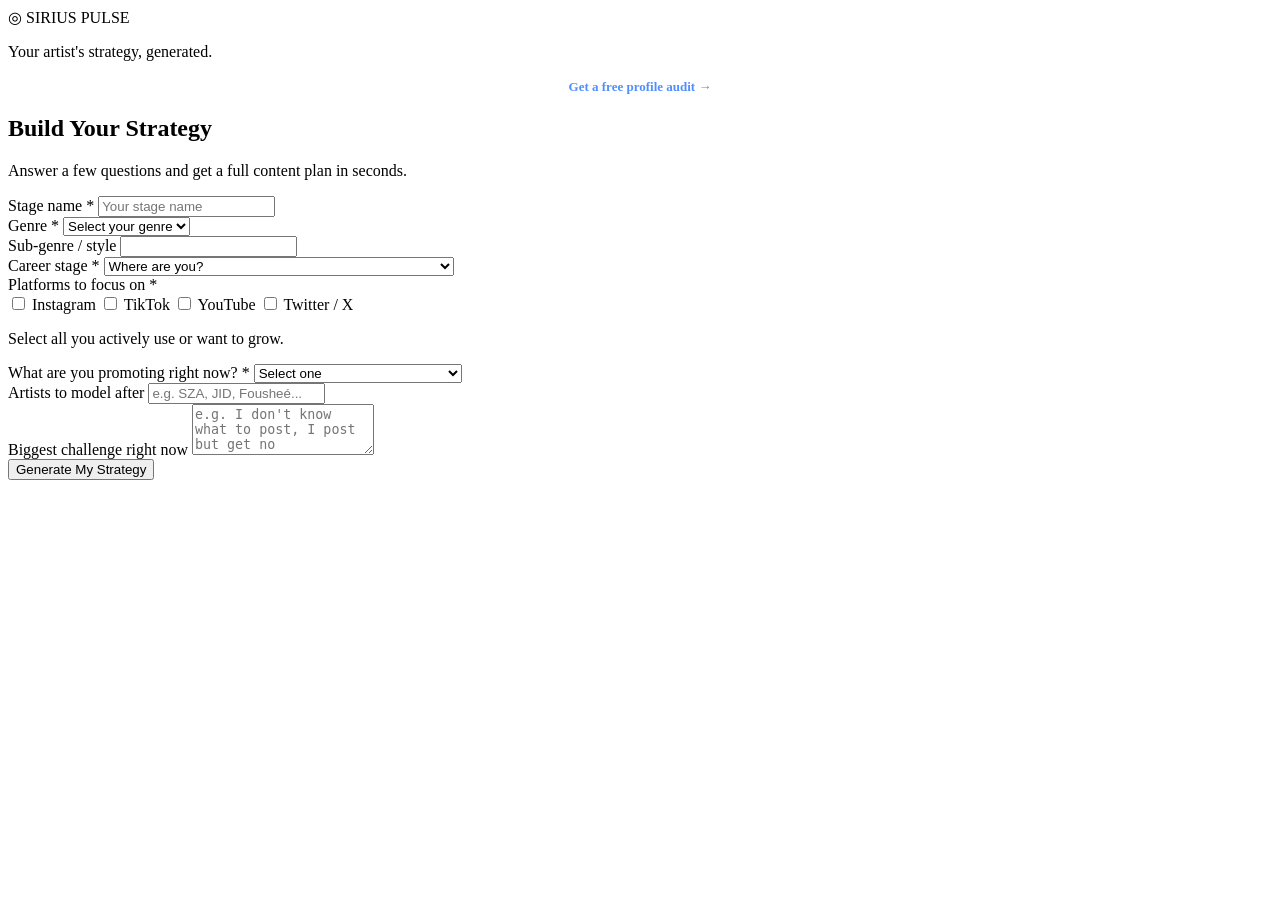
==== frontend/index.html @ 3e51cf17 "Add profile audit feature: screenshot upload, GPT-4o vision analysis, per-platform grades" ====
<!DOCTYPE html>
<html lang="en">
<head>
  <meta charset="UTF-8">
  <meta name="viewport" content="width=device-width, initial-scale=1.0">
  <title>Sirius Pulse</title>
  <link rel="preconnect" href="https://fonts.googleapis.com">
  <link href="https://fonts.googleapis.com/css2?family=Inter:wght@400;500;600;700;800&display=swap" rel="stylesheet">
  <link rel="stylesheet" href="/static/style.css">
</head>
<body>
  <div class="container">
    <!-- Header -->
    <header>
      <div class="logo">
        <span class="logo-icon">◎</span>
        <span class="logo-name">SIRIUS PULSE</span>
      </div>
      <p class="tagline">Your artist's strategy, generated.</p>
      <p style="text-align:center;margin-top:12px"><a href="/audit" style="color:#4F8EFF;font-size:13px;font-weight:600;text-decoration:none">Get a free profile audit →</a></p>
    </header>

    <!-- Intake Form -->
    <section id="form-section">
      <div class="card">
        <h2>Build Your Strategy</h2>
        <p class="subtitle">Answer a few questions and get a full content plan in seconds.</p>

        <form id="strategy-form">
          <!-- Stage Name -->
          <div class="field">
            <label for="stage_name">Stage name *</label>
            <input type="text" id="stage_name" name="stage_name" placeholder="Your stage name" required>
          </div>

          <!-- Genre -->
          <div class="field">
            <label for="genre">Genre *</label>
            <select id="genre" name="genre" required>
              <option value="" disabled selected>Select your genre</option>
              <option value="R&B">R&B</option>
              <option value="Hip-Hop">Hip-Hop</option>
              <option value="Pop">Pop</option>
              <option value="Afrobeats">Afrobeats</option>
              <option value="Other">Other</option>
            </select>
          </div>

          <!-- Sub-genre -->
          <div class="field">
            <label for="subgenre">Sub-genre / style</label>
            <input type="text" id="subgenre" name="subgenre" placeholder="">
          </div>

          <!-- Career Stage -->
          <div class="field">
            <label for="career_stage">Career stage *</label>
            <select id="career_stage" name="career_stage" required>
              <option value="" disabled selected>Where are you?</option>
              <option value="Just starting">Just starting — building my foundation</option>
              <option value="Some traction">Some traction — I have a small but loyal following</option>
              <option value="Ready to scale">Ready to scale — I'm consistent and ready to go bigger</option>
            </select>
          </div>

          <!-- Platforms -->
          <div class="field">
            <label>Platforms to focus on *</label>
            <div class="checkbox-group">
              <label class="checkbox-label">
                <input type="checkbox" name="platforms" value="instagram"> Instagram
              </label>
              <label class="checkbox-label">
                <input type="checkbox" name="platforms" value="tiktok"> TikTok
              </label>
              <label class="checkbox-label">
                <input type="checkbox" name="platforms" value="youtube"> YouTube
              </label>
              <label class="checkbox-label">
                <input type="checkbox" name="platforms" value="twitter"> Twitter / X
              </label>
            </div>
            <p class="field-hint">Select all you actively use or want to grow.</p>
          </div>

          <!-- Currently Promoting -->
          <div class="field">
            <label for="promoting">What are you promoting right now? *</label>
            <select id="promoting" name="promoting" required>
              <option value="" disabled selected>Select one</option>
              <option value="Single">New single</option>
              <option value="Album">Album / EP</option>
              <option value="Tour">Tour / Show</option>
              <option value="Brand deal">Brand deal / Partnership</option>
              <option value="Nothing specific">Nothing specific — just building</option>
            </select>
          </div>

          <!-- Model Artists -->
          <div class="field">
            <label for="model_artists">Artists to model after</label>
            <input type="text" id="model_artists" name="model_artists" placeholder="e.g. SZA, JID, Fousheé...">
          </div>

          <!-- Challenge -->
          <div class="field">
            <label for="challenge">Biggest challenge right now</label>
            <textarea id="challenge" name="challenge" rows="3" placeholder="e.g. I don't know what to post, I post but get no engagement..."></textarea>
          </div>

          <button type="submit" id="submit-btn">
            <span class="btn-text">Generate My Strategy</span>
            <span class="btn-loader" hidden>Generating...</span>
          </button>
        </form>
      </div>
    </section>

    <!-- Loading State -->
    <section id="loading-section" hidden>
      <div class="card loading-card">
        <div class="pulse-ring">
          <div class="pulse-dot"></div>
        </div>
        <h2>Building your strategy...</h2>
        <p>Analyzing your profile and crafting a personalized plan.</p>
      </div>
    </section>

    <!-- Plan Display -->
    <section id="plan-section" hidden>
      <div class="plan-header">
        <div>
          <h2 id="plan-artist-name">Calvin Ross</h2>
          <p>Your Sirius Pulse Strategy</p>
        </div>
        <button id="download-btn" class="btn-secondary">
          <span>↓ Download PDF</span>
        </button>
      </div>

      <div id="plan-content" class="plan-content"></div>
    </section>
  </div>

  <script src="/static/app.js"></script>
</body>
</html>
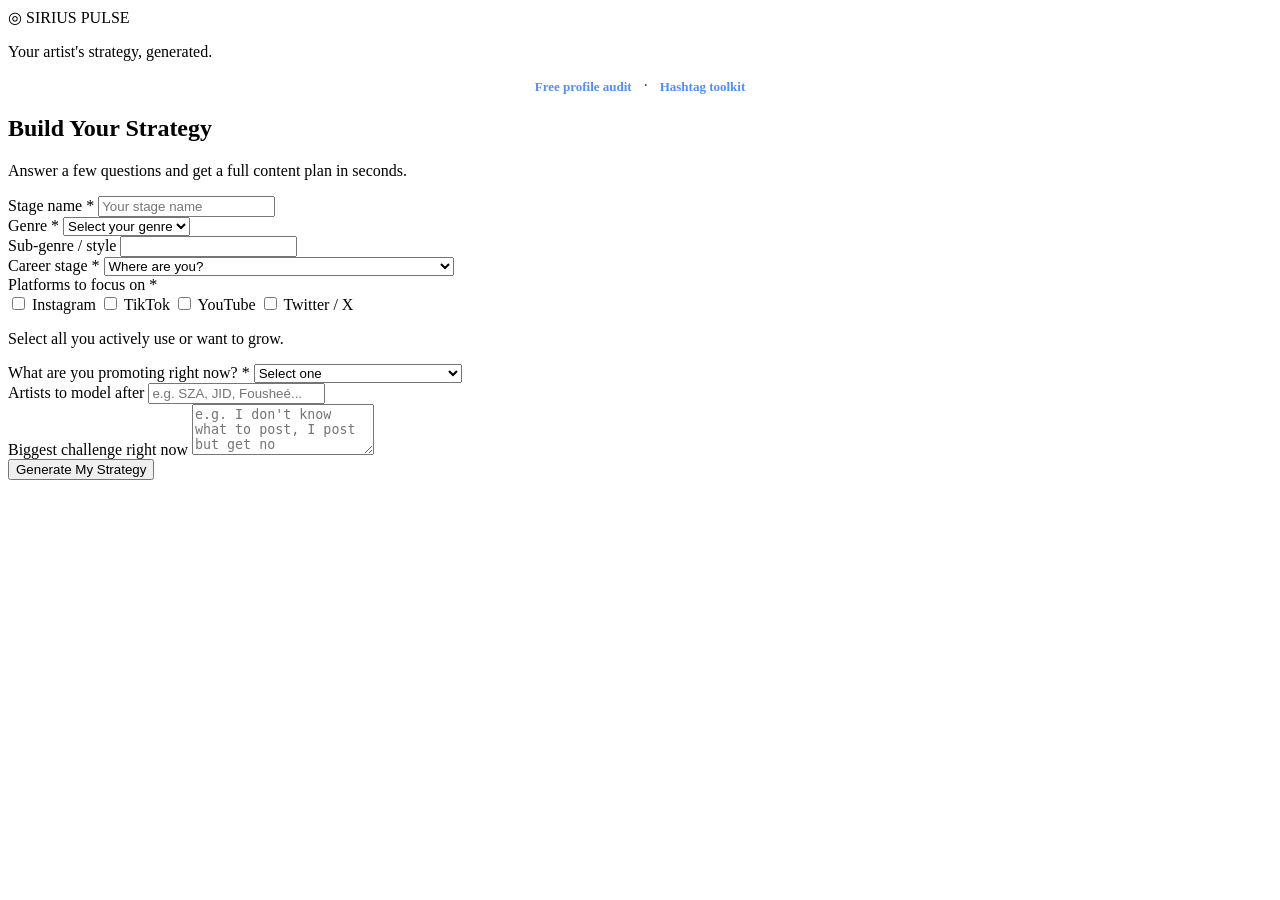
==== commit c0c1282c: "Add hashtag toolkit: per-platform categorized hashtags, copy-on-tap" ====
--- a/frontend/index.html
+++ b/frontend/index.html
@@ -17,7 +17,11 @@
         <span class="logo-name">SIRIUS PULSE</span>
       </div>
       <p class="tagline">Your artist's strategy, generated.</p>
-      <p style="text-align:center;margin-top:12px"><a href="/audit" style="color:#4F8EFF;font-size:13px;font-weight:600;text-decoration:none">Get a free profile audit →</a></p>
+      <p style="text-align:center;margin-top:12px">
+        <a href="/audit" style="color:#4F8EFF;font-size:13px;font-weight:600;text-decoration:none">Free profile audit</a>
+        <span style="color:#374151;margin:0 8px">·</span>
+        <a href="/hashtags" style="color:#4F8EFF;font-size:13px;font-weight:600;text-decoration:none">Hashtag toolkit</a>
+      </p>
     </header>
 
     <!-- Intake Form -->
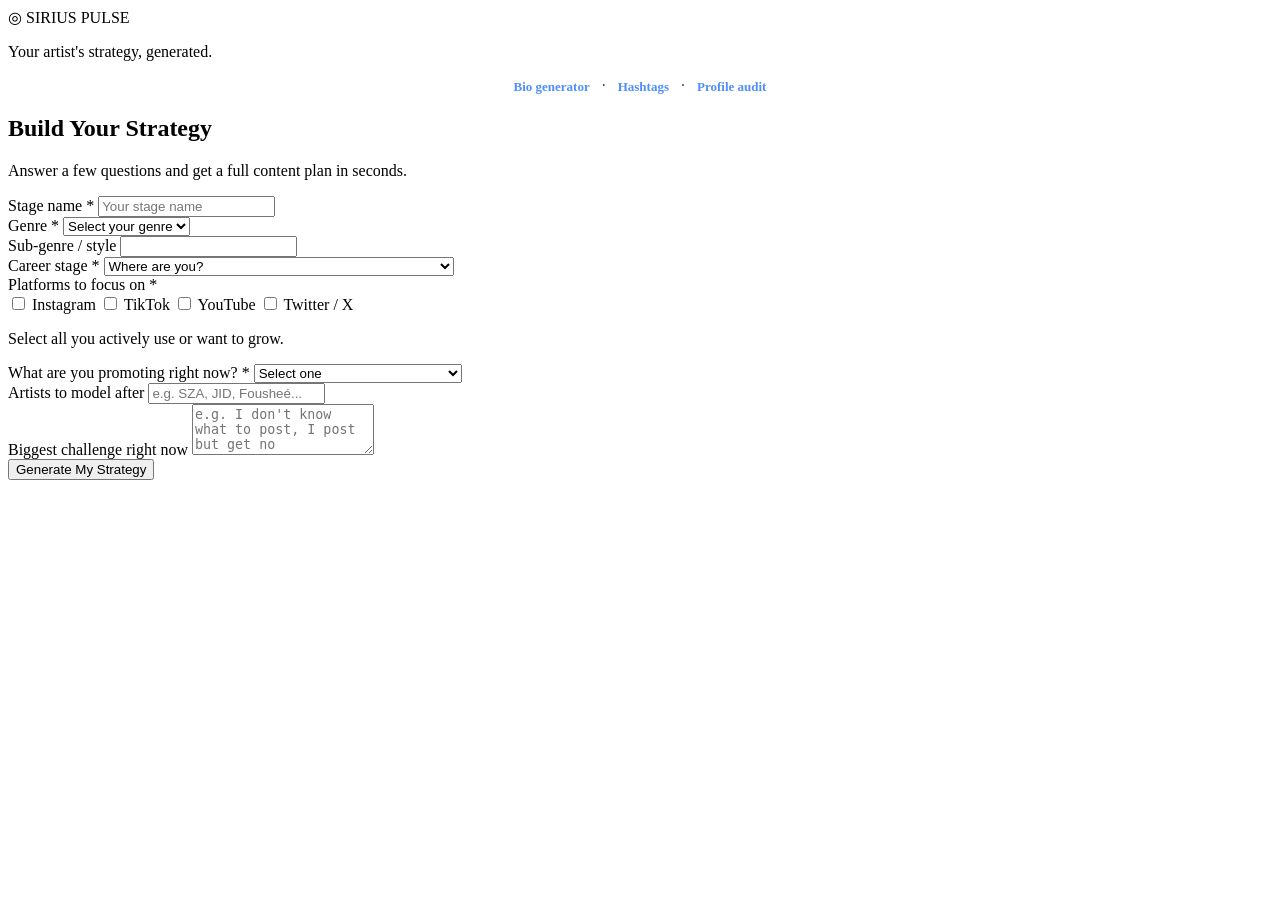
==== commit 58cb8a7d: "Add artist bio generator: Instagram/TikTok/EPK bios, char count, 3 variants" ====
--- a/frontend/index.html
+++ b/frontend/index.html
@@ -18,9 +18,11 @@
       </div>
       <p class="tagline">Your artist's strategy, generated.</p>
       <p style="text-align:center;margin-top:12px">
-        <a href="/audit" style="color:#4F8EFF;font-size:13px;font-weight:600;text-decoration:none">Free profile audit</a>
+        <a href="/bio" style="color:#4F8EFF;font-size:13px;font-weight:600;text-decoration:none">Bio generator</a>
         <span style="color:#374151;margin:0 8px">·</span>
-        <a href="/hashtags" style="color:#4F8EFF;font-size:13px;font-weight:600;text-decoration:none">Hashtag toolkit</a>
+        <a href="/hashtags" style="color:#4F8EFF;font-size:13px;font-weight:600;text-decoration:none">Hashtags</a>
+        <span style="color:#374151;margin:0 8px">·</span>
+        <a href="/audit" style="color:#4F8EFF;font-size:13px;font-weight:600;text-decoration:none">Profile audit</a>
       </p>
     </header>
 
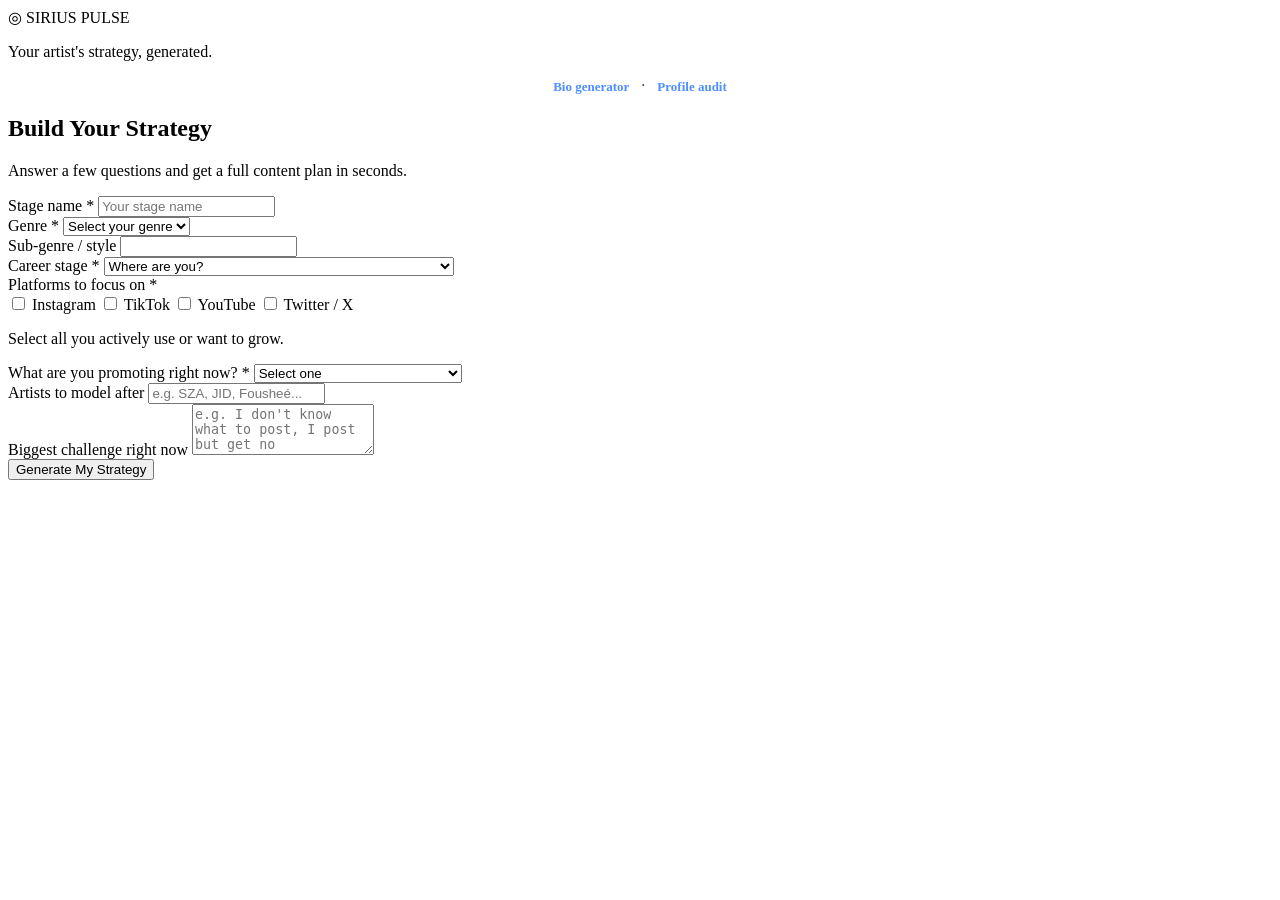
==== commit 5703ecc5: "Remove hashtag toolkit" ====
--- a/frontend/index.html
+++ b/frontend/index.html
@@ -19,8 +19,6 @@
       <p class="tagline">Your artist's strategy, generated.</p>
       <p style="text-align:center;margin-top:12px">
         <a href="/bio" style="color:#4F8EFF;font-size:13px;font-weight:600;text-decoration:none">Bio generator</a>
-        <span style="color:#374151;margin:0 8px">·</span>
-        <a href="/hashtags" style="color:#4F8EFF;font-size:13px;font-weight:600;text-decoration:none">Hashtags</a>
         <span style="color:#374151;margin:0 8px">·</span>
         <a href="/audit" style="color:#4F8EFF;font-size:13px;font-weight:600;text-decoration:none">Profile audit</a>
       </p>
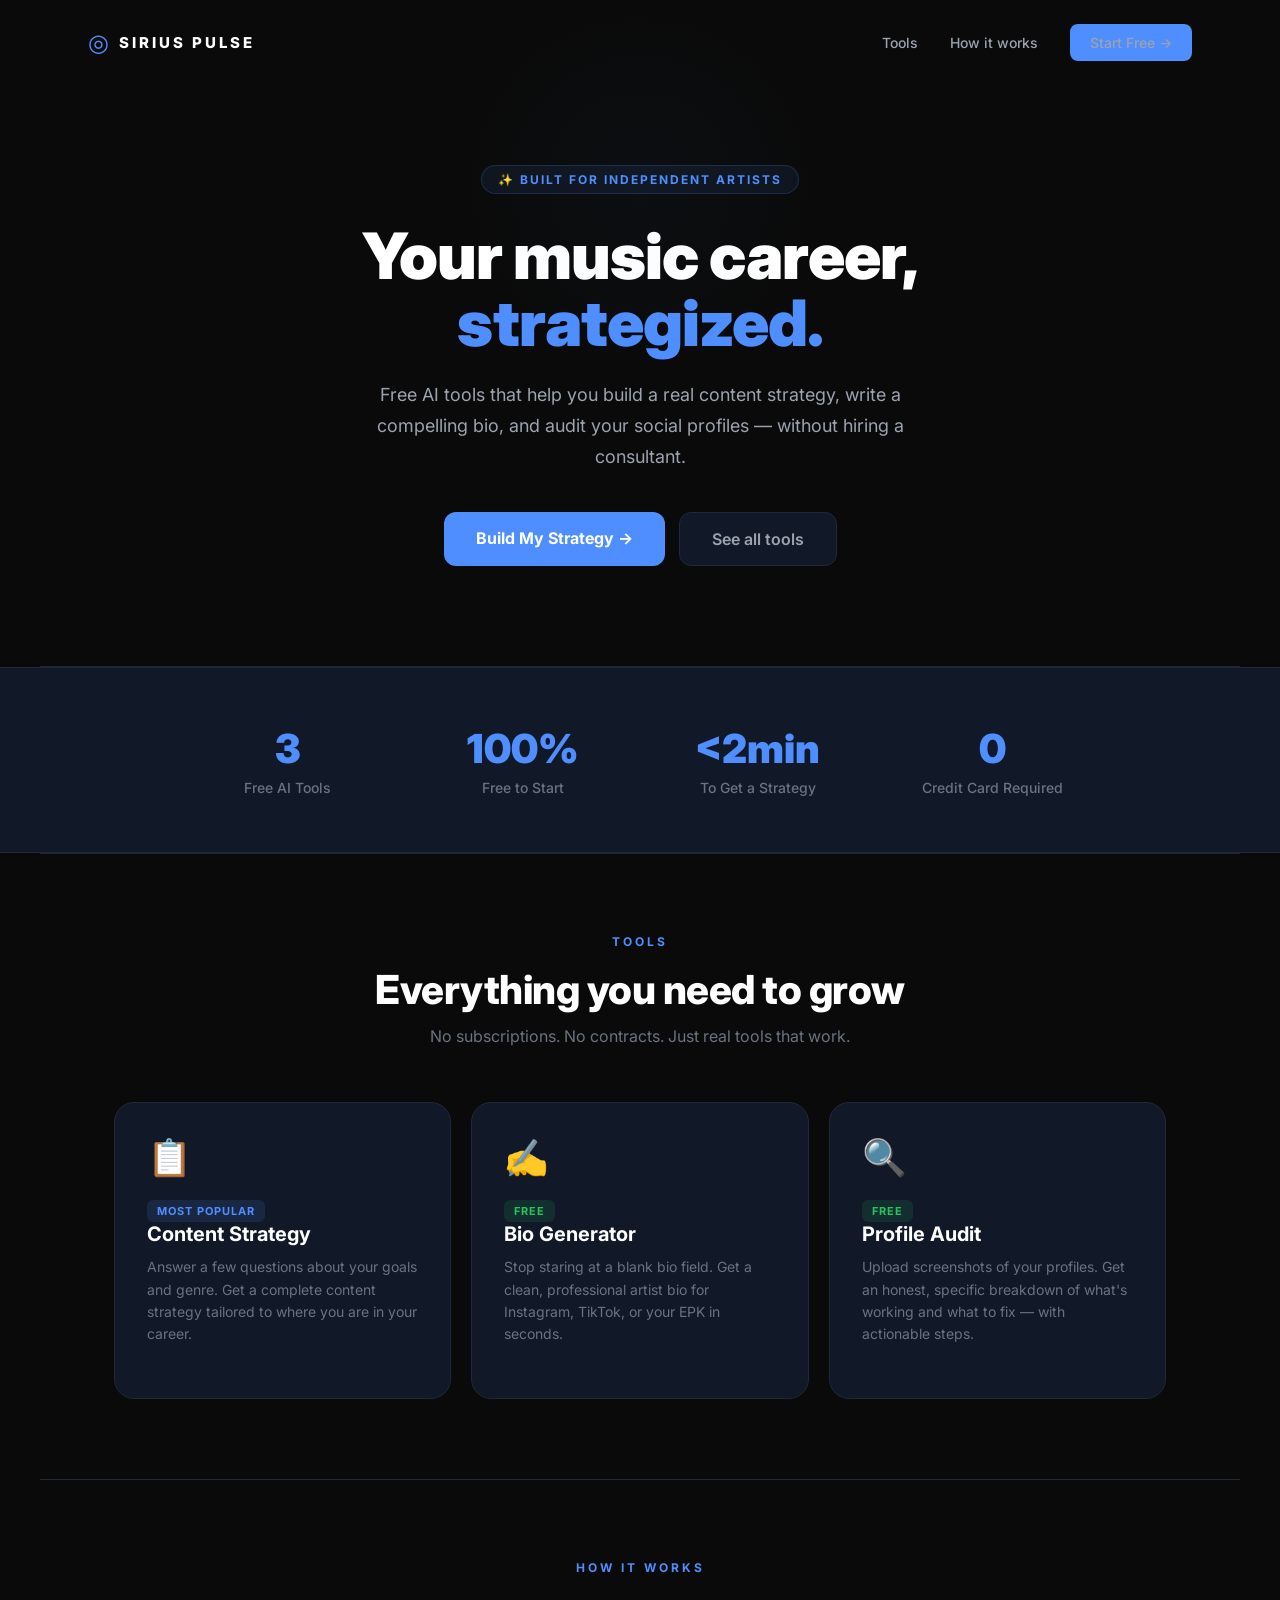
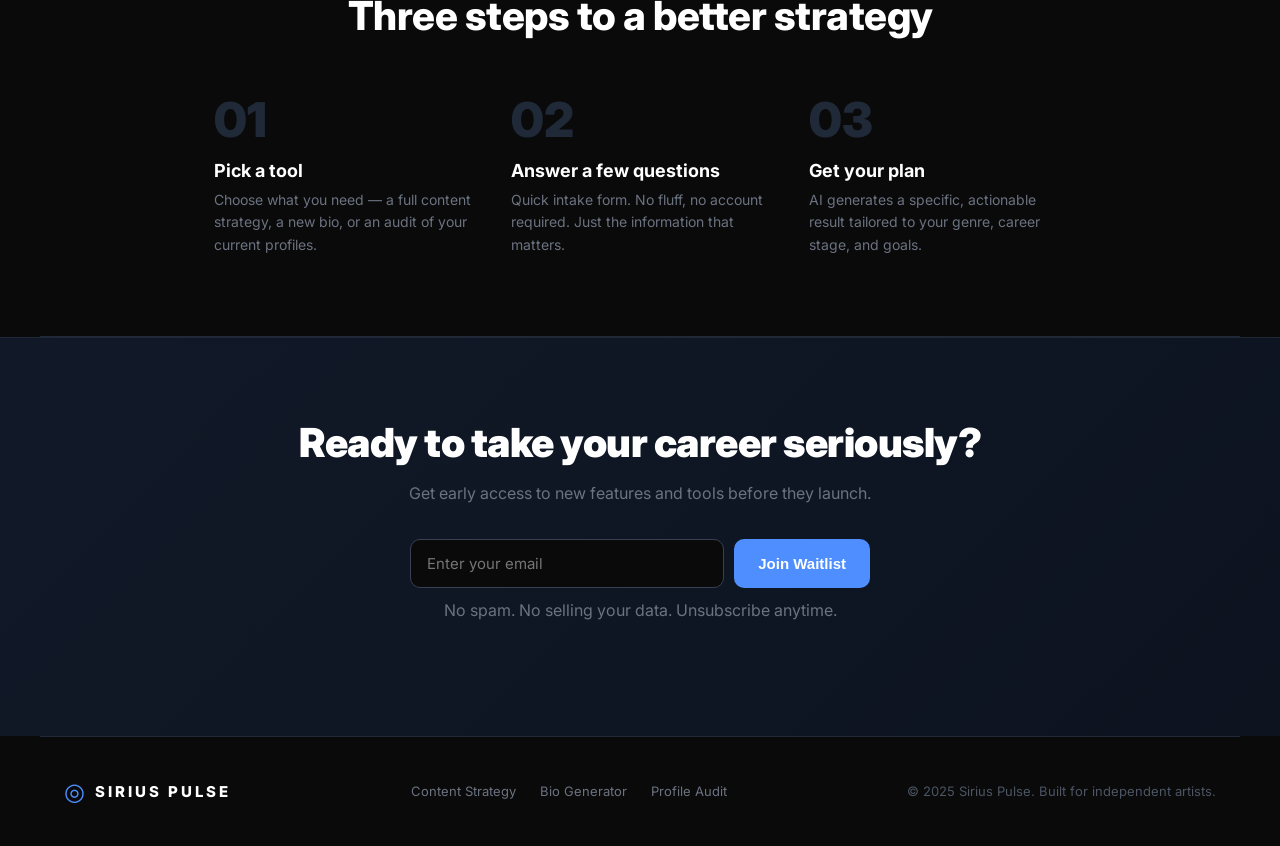
==== commit 4f35ab6b: "Add landing page: hero, tools overview, stats, email waitlist capture" ====
--- a/frontend/index.html
+++ b/frontend/index.html
@@ -3,150 +3,399 @@
 <head>
   <meta charset="UTF-8">
   <meta name="viewport" content="width=device-width, initial-scale=1.0">
-  <title>Sirius Pulse</title>
+  <title>Sirius Pulse — Strategy Tools for Independent Artists</title>
+  <meta name="description" content="Free AI-powered tools to help independent artists build their strategy, write bios, and audit their social profiles.">
   <link rel="preconnect" href="https://fonts.googleapis.com">
-  <link href="https://fonts.googleapis.com/css2?family=Inter:wght@400;500;600;700;800&display=swap" rel="stylesheet">
+  <link href="https://fonts.googleapis.com/css2?family=Inter:wght@400;500;600;700;800;900&display=swap" rel="stylesheet">
   <link rel="stylesheet" href="/static/style.css">
+  <style>
+    * { box-sizing: border-box; margin: 0; padding: 0; }
+
+    body {
+      background: #0A0A0A;
+      color: #fff;
+      font-family: 'Inter', sans-serif;
+      min-height: 100vh;
+      overflow-x: hidden;
+    }
+
+    /* Nav */
+    nav {
+      display: flex;
+      align-items: center;
+      justify-content: space-between;
+      padding: 24px 48px;
+      max-width: 1200px;
+      margin: 0 auto;
+    }
+    .logo { display: flex; align-items: center; gap: 10px; text-decoration: none; }
+    .logo-icon { font-size: 24px; color: #4F8EFF; }
+    .logo-name { font-size: 15px; font-weight: 800; letter-spacing: 3px; color: #fff; }
+    .nav-links { display: flex; gap: 32px; align-items: center; }
+    .nav-links a { color: #9CA3AF; font-size: 14px; font-weight: 500; text-decoration: none; transition: color 0.2s; }
+    .nav-links a:hover { color: #fff; }
+    .nav-cta {
+      background: #4F8EFF; color: #fff; border-radius: 8px;
+      padding: 10px 20px; font-size: 14px; font-weight: 700;
+      text-decoration: none; transition: background 0.2s;
+    }
+    .nav-cta:hover { background: #3B7BF5; }
+
+    /* Hero */
+    .hero {
+      text-align: center;
+      padding: 80px 24px 100px;
+      max-width: 760px;
+      margin: 0 auto;
+      position: relative;
+    }
+    .hero-badge {
+      display: inline-block;
+      background: #4F8EFF15;
+      border: 1px solid #4F8EFF30;
+      color: #4F8EFF;
+      font-size: 12px;
+      font-weight: 700;
+      letter-spacing: 2px;
+      text-transform: uppercase;
+      padding: 6px 16px;
+      border-radius: 20px;
+      margin-bottom: 28px;
+    }
+    .hero h1 {
+      font-size: clamp(40px, 7vw, 64px);
+      font-weight: 900;
+      line-height: 1.05;
+      margin-bottom: 24px;
+      letter-spacing: -1px;
+    }
+    .hero h1 .highlight { color: #4F8EFF; }
+    .hero p {
+      font-size: 18px;
+      color: #9CA3AF;
+      line-height: 1.7;
+      margin-bottom: 40px;
+      max-width: 560px;
+      margin-left: auto;
+      margin-right: auto;
+    }
+    .hero-actions { display: flex; gap: 14px; justify-content: center; flex-wrap: wrap; }
+    .btn-primary {
+      background: #4F8EFF; color: #fff; border-radius: 12px;
+      padding: 16px 32px; font-size: 16px; font-weight: 700;
+      text-decoration: none; transition: background 0.2s; display: inline-block;
+    }
+    .btn-primary:hover { background: #3B7BF5; }
+    .btn-secondary {
+      background: #111827; border: 1px solid #1F2937; color: #9CA3AF;
+      border-radius: 12px; padding: 16px 32px; font-size: 16px; font-weight: 600;
+      text-decoration: none; transition: all 0.2s; display: inline-block;
+    }
+    .btn-secondary:hover { border-color: #374151; color: #fff; }
+
+    /* Floating glow */
+    .glow {
+      position: absolute;
+      width: 400px; height: 400px;
+      background: radial-gradient(circle, #4F8EFF08 0%, transparent 70%);
+      top: -100px; left: 50%; transform: translateX(-50%);
+      pointer-events: none;
+    }
+
+    /* Divider */
+    .divider { max-width: 1200px; margin: 0 auto; height: 1px; background: #1F2937; }
+
+    /* Tools Section */
+    .tools-section { max-width: 1100px; margin: 0 auto; padding: 80px 24px; }
+    .section-label {
+      text-align: center; font-size: 12px; font-weight: 700;
+      letter-spacing: 3px; text-transform: uppercase;
+      color: #4F8EFF; margin-bottom: 16px;
+    }
+    .section-title {
+      text-align: center; font-size: clamp(28px, 4vw, 40px);
+      font-weight: 800; margin-bottom: 12px; letter-spacing: -0.5px;
+    }
+    .section-sub {
+      text-align: center; color: #6B7280; font-size: 16px;
+      margin-bottom: 56px;
+    }
+    .tools-grid {
+      display: grid;
+      grid-template-columns: repeat(auto-fit, minmax(300px, 1fr));
+      gap: 20px;
+    }
+    .tool-card {
+      background: #111827; border: 1px solid #1F2937;
+      border-radius: 20px; padding: 32px;
+      transition: all 0.2s; text-decoration: none; color: inherit;
+      display: block;
+    }
+    .tool-card:hover { border-color: #4F8EFF40; transform: translateY(-2px); }
+    .tool-icon { font-size: 36px; margin-bottom: 20px; }
+    .tool-card h3 { font-size: 20px; font-weight: 700; margin-bottom: 10px; }
+    .tool-card p { color: #6B7280; font-size: 14px; line-height: 1.6; margin-bottom: 20px; }
+    .tool-tag {
+      display: inline-block; font-size: 11px; font-weight: 700;
+      letter-spacing: 1px; text-transform: uppercase;
+      padding: 4px 10px; border-radius: 6px;
+    }
+    .tag-free { background: #22C55E20; color: #22C55E; }
+    .tag-popular { background: #4F8EFF20; color: #4F8EFF; }
+    .tag-beta { background: #F59E0B20; color: #F59E0B; }
+
+    /* Social proof / stats */
+    .stats-section {
+      background: #111827;
+      border-top: 1px solid #1F2937;
+      border-bottom: 1px solid #1F2937;
+      padding: 56px 24px;
+    }
+    .stats-grid {
+      display: grid;
+      grid-template-columns: repeat(auto-fit, minmax(180px, 1fr));
+      gap: 40px;
+      max-width: 900px;
+      margin: 0 auto;
+      text-align: center;
+    }
+    .stat-number { font-size: 40px; font-weight: 900; color: #4F8EFF; margin-bottom: 6px; }
+    .stat-label { color: #6B7280; font-size: 14px; font-weight: 500; }
+
+    /* How it works */
+    .how-section { max-width: 900px; margin: 0 auto; padding: 80px 24px; text-align: center; }
+    .how-steps {
+      display: grid;
+      grid-template-columns: repeat(auto-fit, minmax(220px, 1fr));
+      gap: 40px;
+      margin-top: 56px;
+      text-align: left;
+    }
+    .how-step-num {
+      font-size: 48px; font-weight: 900; color: #1F2937;
+      line-height: 1; margin-bottom: 16px;
+    }
+    .how-step h3 { font-size: 18px; font-weight: 700; margin-bottom: 8px; }
+    .how-step p { color: #6B7280; font-size: 14px; line-height: 1.6; }
+
+    /* CTA Section */
+    .cta-section {
+      background: linear-gradient(135deg, #111827 0%, #0d1420 100%);
+      border-top: 1px solid #1F2937;
+      padding: 80px 24px;
+      text-align: center;
+    }
+    .cta-section h2 {
+      font-size: clamp(28px, 4vw, 40px); font-weight: 900;
+      margin-bottom: 16px; letter-spacing: -0.5px;
+    }
+    .cta-section p { color: #6B7280; font-size: 16px; margin-bottom: 36px; }
+    .email-form { display: flex; gap: 10px; max-width: 460px; margin: 0 auto; flex-wrap: wrap; justify-content: center; }
+    .email-form input {
+      flex: 1; min-width: 240px; background: #0A0A0A; border: 1px solid #374151;
+      border-radius: 10px; color: #fff; font-size: 15px; font-family: 'Inter', sans-serif;
+      padding: 14px 16px; outline: none; transition: border-color 0.2s;
+    }
+    .email-form input:focus { border-color: #4F8EFF; }
+    .email-form button {
+      background: #4F8EFF; color: #fff; border: none; border-radius: 10px;
+      padding: 14px 24px; font-size: 15px; font-weight: 700;
+      cursor: pointer; transition: background 0.2s; white-space: nowrap;
+    }
+    .email-form button:hover { background: #3B7BF5; }
+    .email-note { font-size: 12px; color: #4B5563; margin-top: 12px; }
+    .email-success { color: #22C55E; font-size: 15px; font-weight: 600; display: none; margin-top: 16px; }
+    .email-success.show { display: block; }
+
+    /* Footer */
+    footer {
+      max-width: 1200px; margin: 0 auto;
+      padding: 40px 24px;
+      display: flex; align-items: center; justify-content: space-between;
+      flex-wrap: wrap; gap: 16px;
+    }
+    footer p { color: #4B5563; font-size: 13px; }
+    footer a { color: #6B7280; font-size: 13px; text-decoration: none; }
+    footer a:hover { color: #9CA3AF; }
+    .footer-links { display: flex; gap: 24px; }
+
+    @media (max-width: 768px) {
+      nav { padding: 20px 24px; }
+      .nav-links { gap: 16px; }
+      .hero { padding: 60px 20px 80px; }
+      .hero h1 { font-size: 38px; }
+      .tools-section { padding: 60px 20px; }
+      footer { flex-direction: column; text-align: center; }
+    }
+  </style>
 </head>
 <body>
-  <div class="container">
-    <!-- Header -->
-    <header>
-      <div class="logo">
-        <span class="logo-icon">◎</span>
-        <span class="logo-name">SIRIUS PULSE</span>
-      </div>
-      <p class="tagline">Your artist's strategy, generated.</p>
-      <p style="text-align:center;margin-top:12px">
-        <a href="/bio" style="color:#4F8EFF;font-size:13px;font-weight:600;text-decoration:none">Bio generator</a>
-        <span style="color:#374151;margin:0 8px">·</span>
-        <a href="/audit" style="color:#4F8EFF;font-size:13px;font-weight:600;text-decoration:none">Profile audit</a>
-      </p>
-    </header>
-
-    <!-- Intake Form -->
-    <section id="form-section">
-      <div class="card">
-        <h2>Build Your Strategy</h2>
-        <p class="subtitle">Answer a few questions and get a full content plan in seconds.</p>
-
-        <form id="strategy-form">
-          <!-- Stage Name -->
-          <div class="field">
-            <label for="stage_name">Stage name *</label>
-            <input type="text" id="stage_name" name="stage_name" placeholder="Your stage name" required>
-          </div>
-
-          <!-- Genre -->
-          <div class="field">
-            <label for="genre">Genre *</label>
-            <select id="genre" name="genre" required>
-              <option value="" disabled selected>Select your genre</option>
-              <option value="R&B">R&B</option>
-              <option value="Hip-Hop">Hip-Hop</option>
-              <option value="Pop">Pop</option>
-              <option value="Afrobeats">Afrobeats</option>
-              <option value="Other">Other</option>
-            </select>
-          </div>
-
-          <!-- Sub-genre -->
-          <div class="field">
-            <label for="subgenre">Sub-genre / style</label>
-            <input type="text" id="subgenre" name="subgenre" placeholder="">
-          </div>
-
-          <!-- Career Stage -->
-          <div class="field">
-            <label for="career_stage">Career stage *</label>
-            <select id="career_stage" name="career_stage" required>
-              <option value="" disabled selected>Where are you?</option>
-              <option value="Just starting">Just starting — building my foundation</option>
-              <option value="Some traction">Some traction — I have a small but loyal following</option>
-              <option value="Ready to scale">Ready to scale — I'm consistent and ready to go bigger</option>
-            </select>
-          </div>
-
-          <!-- Platforms -->
-          <div class="field">
-            <label>Platforms to focus on *</label>
-            <div class="checkbox-group">
-              <label class="checkbox-label">
-                <input type="checkbox" name="platforms" value="instagram"> Instagram
-              </label>
-              <label class="checkbox-label">
-                <input type="checkbox" name="platforms" value="tiktok"> TikTok
-              </label>
-              <label class="checkbox-label">
-                <input type="checkbox" name="platforms" value="youtube"> YouTube
-              </label>
-              <label class="checkbox-label">
-                <input type="checkbox" name="platforms" value="twitter"> Twitter / X
-              </label>
-            </div>
-            <p class="field-hint">Select all you actively use or want to grow.</p>
-          </div>
-
-          <!-- Currently Promoting -->
-          <div class="field">
-            <label for="promoting">What are you promoting right now? *</label>
-            <select id="promoting" name="promoting" required>
-              <option value="" disabled selected>Select one</option>
-              <option value="Single">New single</option>
-              <option value="Album">Album / EP</option>
-              <option value="Tour">Tour / Show</option>
-              <option value="Brand deal">Brand deal / Partnership</option>
-              <option value="Nothing specific">Nothing specific — just building</option>
-            </select>
-          </div>
-
-          <!-- Model Artists -->
-          <div class="field">
-            <label for="model_artists">Artists to model after</label>
-            <input type="text" id="model_artists" name="model_artists" placeholder="e.g. SZA, JID, Fousheé...">
-          </div>
-
-          <!-- Challenge -->
-          <div class="field">
-            <label for="challenge">Biggest challenge right now</label>
-            <textarea id="challenge" name="challenge" rows="3" placeholder="e.g. I don't know what to post, I post but get no engagement..."></textarea>
-          </div>
-
-          <button type="submit" id="submit-btn">
-            <span class="btn-text">Generate My Strategy</span>
-            <span class="btn-loader" hidden>Generating...</span>
-          </button>
-        </form>
-      </div>
-    </section>
-
-    <!-- Loading State -->
-    <section id="loading-section" hidden>
-      <div class="card loading-card">
-        <div class="pulse-ring">
-          <div class="pulse-dot"></div>
-        </div>
-        <h2>Building your strategy...</h2>
-        <p>Analyzing your profile and crafting a personalized plan.</p>
-      </div>
-    </section>
-
-    <!-- Plan Display -->
-    <section id="plan-section" hidden>
-      <div class="plan-header">
-        <div>
-          <h2 id="plan-artist-name">Calvin Ross</h2>
-          <p>Your Sirius Pulse Strategy</p>
-        </div>
-        <button id="download-btn" class="btn-secondary">
-          <span>↓ Download PDF</span>
-        </button>
-      </div>
-
-      <div id="plan-content" class="plan-content"></div>
-    </section>
-  </div>
-
-  <script src="/static/app.js"></script>
+
+  <!-- Nav -->
+  <nav>
+    <a href="/" class="logo">
+      <span class="logo-icon">◎</span>
+      <span class="logo-name">SIRIUS PULSE</span>
+    </a>
+    <div class="nav-links">
+      <a href="#tools">Tools</a>
+      <a href="#how">How it works</a>
+      <a href="/strategy" class="nav-cta">Start Free →</a>
+    </div>
+  </nav>
+
+  <!-- Hero -->
+  <section class="hero">
+    <div class="glow"></div>
+    <div class="hero-badge">✨ Built for Independent Artists</div>
+    <h1>Your music career,<br><span class="highlight">strategized.</span></h1>
+    <p>Free AI tools that help you build a real content strategy, write a compelling bio, and audit your social profiles — without hiring a consultant.</p>
+    <div class="hero-actions">
+      <a href="/strategy" class="btn-primary">Build My Strategy →</a>
+      <a href="#tools" class="btn-secondary">See all tools</a>
+    </div>
+  </section>
+
+  <div class="divider"></div>
+
+  <!-- Stats -->
+  <section class="stats-section">
+    <div class="stats-grid">
+      <div class="stat">
+        <div class="stat-number">3</div>
+        <div class="stat-label">Free AI Tools</div>
+      </div>
+      <div class="stat">
+        <div class="stat-number">100%</div>
+        <div class="stat-label">Free to Start</div>
+      </div>
+      <div class="stat">
+        <div class="stat-number">&lt;2min</div>
+        <div class="stat-label">To Get a Strategy</div>
+      </div>
+      <div class="stat">
+        <div class="stat-number">0</div>
+        <div class="stat-label">Credit Card Required</div>
+      </div>
+    </div>
+  </section>
+
+  <div class="divider"></div>
+
+  <!-- Tools -->
+  <section class="tools-section" id="tools">
+    <div class="section-label">Tools</div>
+    <div class="section-title">Everything you need to grow</div>
+    <div class="section-sub">No subscriptions. No contracts. Just real tools that work.</div>
+
+    <div class="tools-grid">
+      <a href="/strategy" class="tool-card">
+        <div class="tool-icon">📋</div>
+        <span class="tool-tag tag-popular">Most Popular</span>
+        <h3>Content Strategy</h3>
+        <p>Answer a few questions about your goals and genre. Get a complete content strategy tailored to where you are in your career.</p>
+      </a>
+
+      <a href="/bio" class="tool-card">
+        <div class="tool-icon">✍️</div>
+        <span class="tool-tag tag-free">Free</span>
+        <h3>Bio Generator</h3>
+        <p>Stop staring at a blank bio field. Get a clean, professional artist bio for Instagram, TikTok, or your EPK in seconds.</p>
+      </a>
+
+      <a href="/audit" class="tool-card">
+        <div class="tool-icon">🔍</div>
+        <span class="tool-tag tag-free">Free</span>
+        <h3>Profile Audit</h3>
+        <p>Upload screenshots of your profiles. Get an honest, specific breakdown of what's working and what to fix — with actionable steps.</p>
+      </a>
+    </div>
+  </section>
+
+  <div class="divider"></div>
+
+  <!-- How it works -->
+  <section class="how-section" id="how">
+    <div class="section-label">How it works</div>
+    <div class="section-title">Three steps to a better strategy</div>
+
+    <div class="how-steps">
+      <div class="how-step">
+        <div class="how-step-num">01</div>
+        <h3>Pick a tool</h3>
+        <p>Choose what you need — a full content strategy, a new bio, or an audit of your current profiles.</p>
+      </div>
+      <div class="how-step">
+        <div class="how-step-num">02</div>
+        <h3>Answer a few questions</h3>
+        <p>Quick intake form. No fluff, no account required. Just the information that matters.</p>
+      </div>
+      <div class="how-step">
+        <div class="how-step-num">03</div>
+        <h3>Get your plan</h3>
+        <p>AI generates a specific, actionable result tailored to your genre, career stage, and goals.</p>
+      </div>
+    </div>
+  </section>
+
+  <div class="divider"></div>
+
+  <!-- CTA / Email capture -->
+  <section class="cta-section">
+    <h2>Ready to take your career seriously?</h2>
+    <p>Get early access to new features and tools before they launch.</p>
+    <form class="email-form" id="email-form" onsubmit="handleEmail(event)">
+      <input type="email" id="email-input" placeholder="Enter your email" required>
+      <button type="submit">Join Waitlist</button>
+    </form>
+    <p class="email-note">No spam. No selling your data. Unsubscribe anytime.</p>
+    <div class="email-success" id="email-success">✓ You're on the list. We'll be in touch.</div>
+  </section>
+
+  <div class="divider"></div>
+
+  <!-- Footer -->
+  <footer>
+    <a href="/" class="logo">
+      <span class="logo-icon">◎</span>
+      <span class="logo-name">SIRIUS PULSE</span>
+    </a>
+    <div class="footer-links">
+      <a href="/strategy">Content Strategy</a>
+      <a href="/bio">Bio Generator</a>
+      <a href="/audit">Profile Audit</a>
+    </div>
+    <p>© 2025 Sirius Pulse. Built for independent artists.</p>
+  </footer>
+
+  <script>
+    async function handleEmail(e) {
+      e.preventDefault();
+      const email = document.getElementById('email-input').value;
+      const form = document.getElementById('email-form');
+      const success = document.getElementById('email-success');
+
+      try {
+        const res = await fetch('/api/waitlist', {
+          method: 'POST',
+          headers: { 'Content-Type': 'application/json' },
+          body: JSON.stringify({ email }),
+        });
+        if (res.ok) {
+          form.style.display = 'none';
+          document.querySelector('.email-note').style.display = 'none';
+          success.classList.add('show');
+        } else {
+          alert('Something went wrong. Please try again.');
+        }
+      } catch (err) {
+        // If endpoint doesn't exist yet, just show success anyway
+        form.style.display = 'none';
+        document.querySelector('.email-note').style.display = 'none';
+        success.classList.add('show');
+      }
+    }
+  </script>
+
 </body>
-</html>+</html>
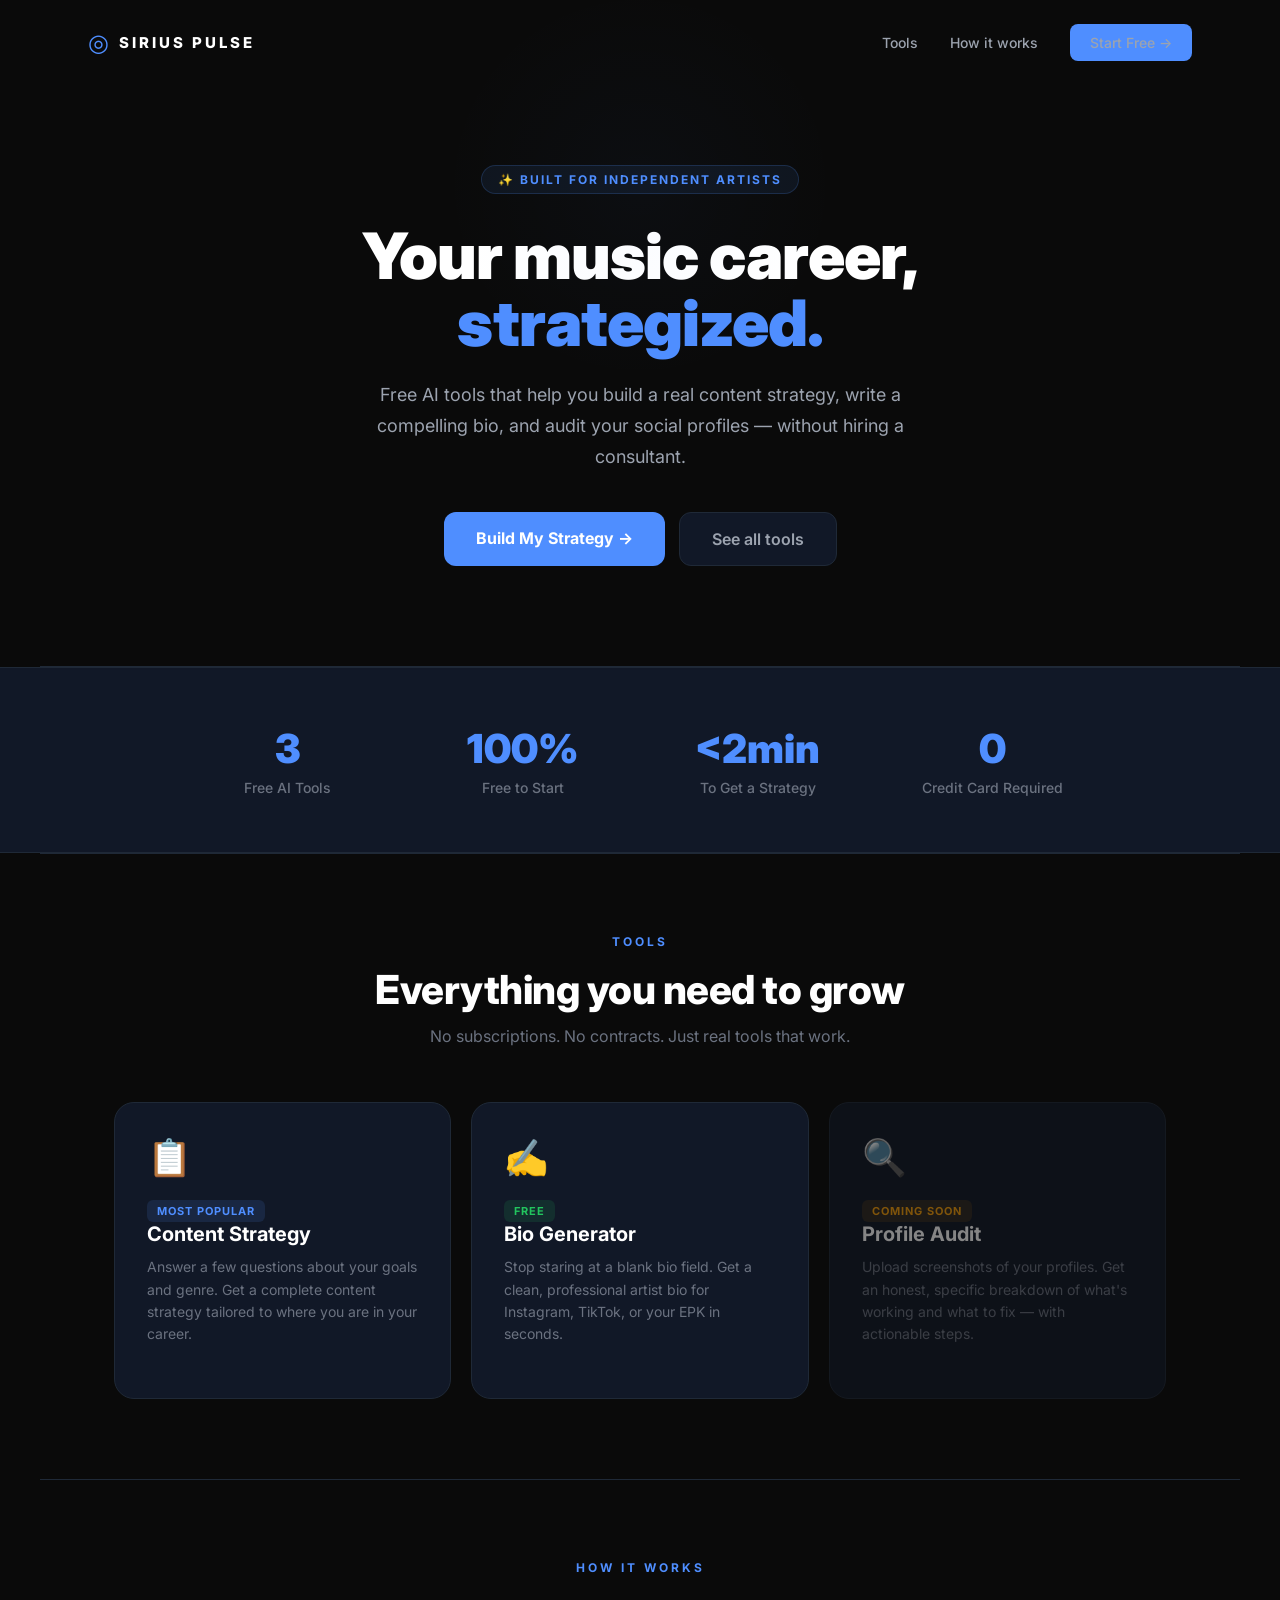
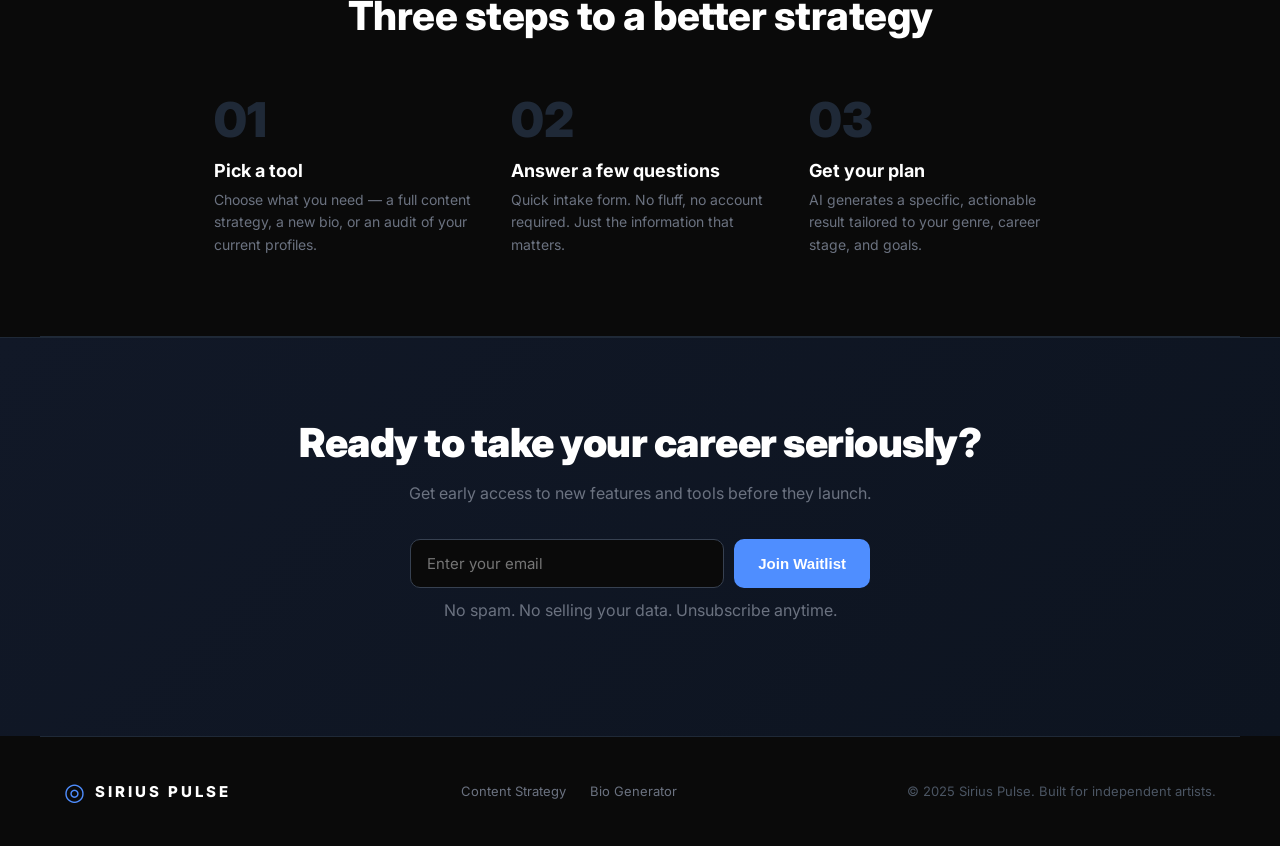
==== commit 673e5133: "Disable profile audit: mark as Coming Soon, remove from nav and side tools" ====
--- a/frontend/index.html
+++ b/frontend/index.html
@@ -303,12 +303,12 @@
         <p>Stop staring at a blank bio field. Get a clean, professional artist bio for Instagram, TikTok, or your EPK in seconds.</p>
       </a>
 
-      <a href="/audit" class="tool-card">
+      <div class="tool-card" style="opacity:0.5;cursor:default;">
         <div class="tool-icon">🔍</div>
-        <span class="tool-tag tag-free">Free</span>
+        <span class="tool-tag tag-beta">Coming Soon</span>
         <h3>Profile Audit</h3>
         <p>Upload screenshots of your profiles. Get an honest, specific breakdown of what's working and what to fix — with actionable steps.</p>
-      </a>
+      </div>
     </div>
   </section>
 
@@ -363,7 +363,6 @@
     <div class="footer-links">
       <a href="/strategy">Content Strategy</a>
       <a href="/bio">Bio Generator</a>
-      <a href="/audit">Profile Audit</a>
     </div>
     <p>© 2025 Sirius Pulse. Built for independent artists.</p>
   </footer>
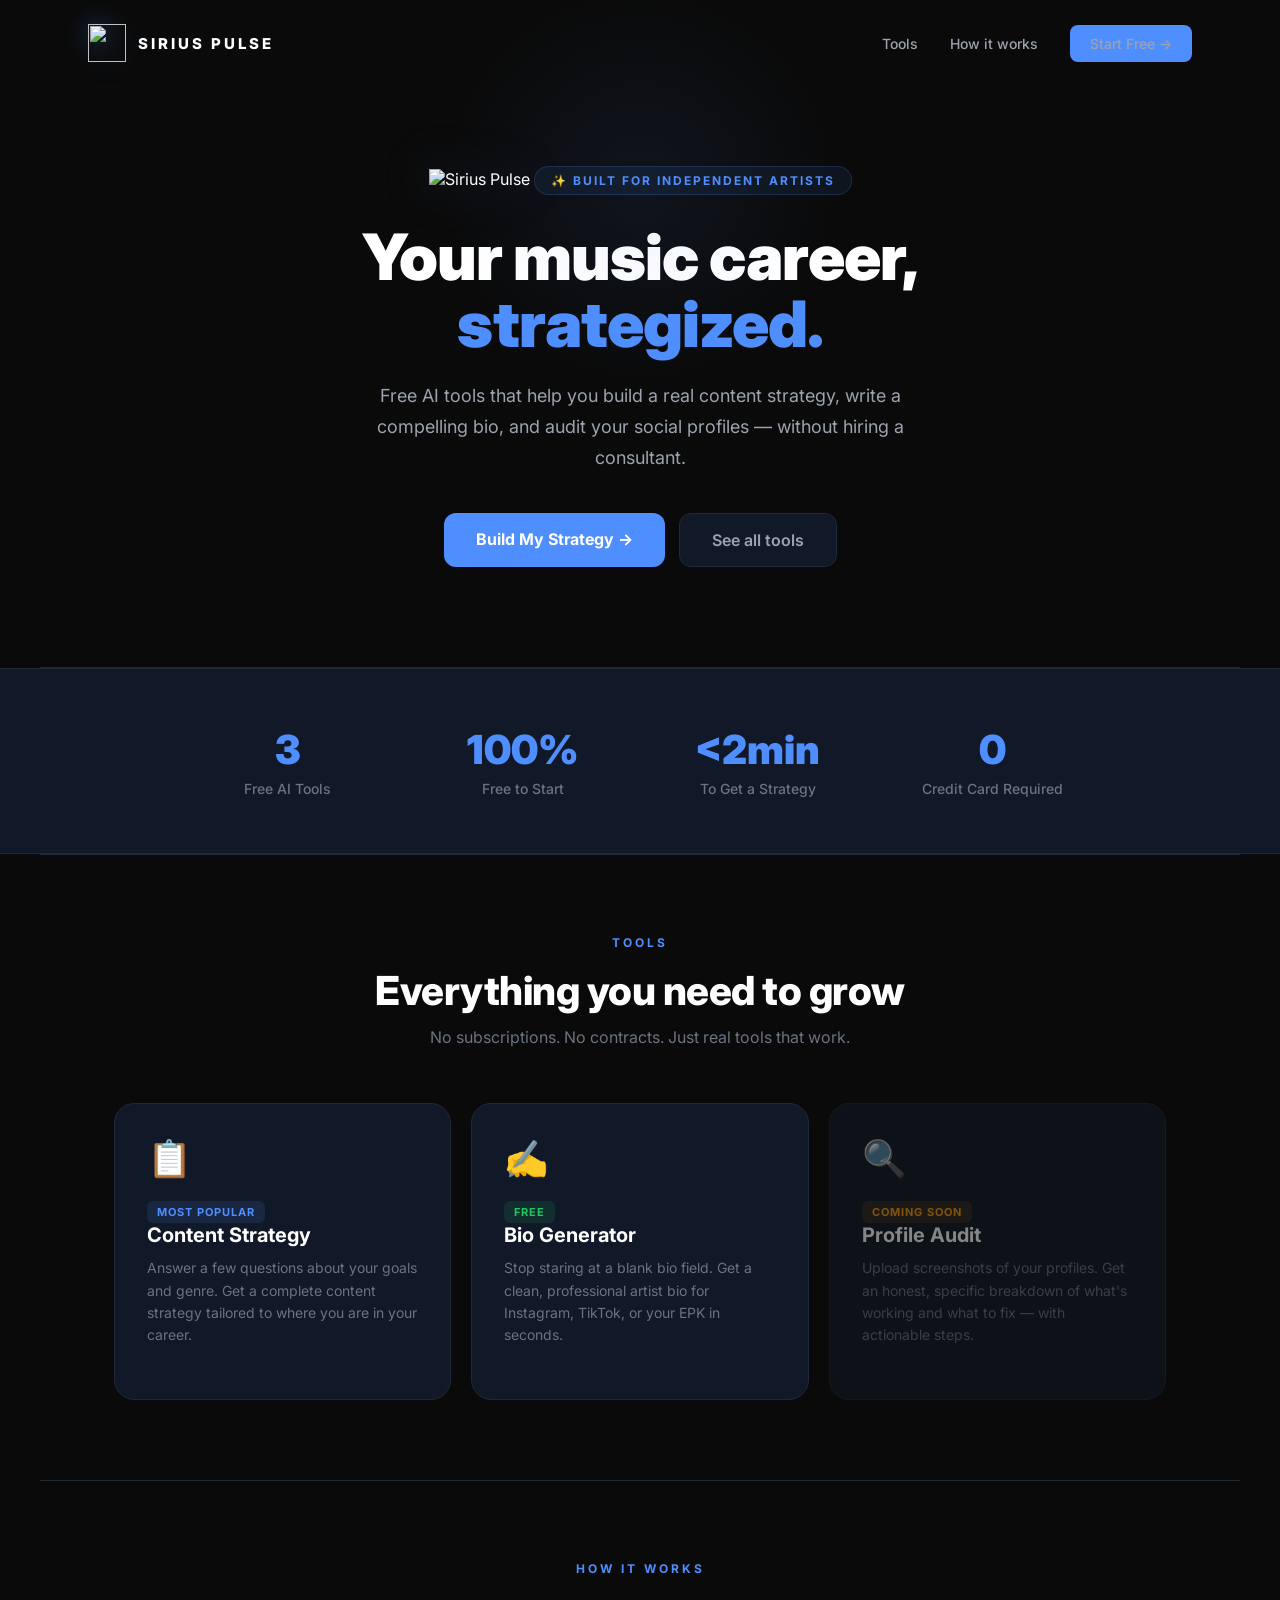
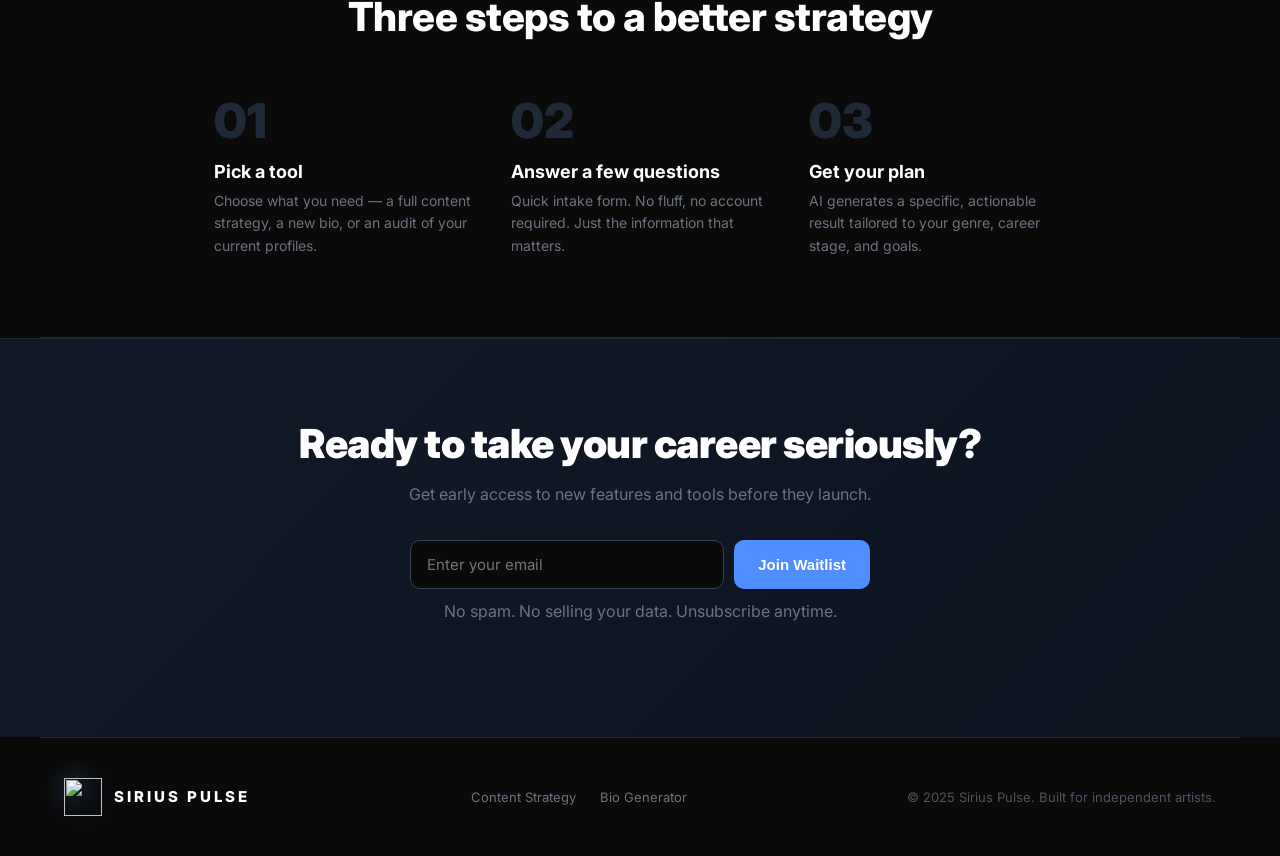
==== commit c5a8ba53: "Add Sirius Pulse logo branding" ====
--- a/frontend/index.html
+++ b/frontend/index.html
@@ -5,6 +5,7 @@
   <meta name="viewport" content="width=device-width, initial-scale=1.0">
   <title>Sirius Pulse — Strategy Tools for Independent Artists</title>
   <meta name="description" content="Free AI-powered tools to help independent artists build their strategy, write bios, and audit their social profiles.">
+  <link rel="icon" href="/static/logo-mark.svg" type="image/svg+xml">
   <link rel="preconnect" href="https://fonts.googleapis.com">
   <link href="https://fonts.googleapis.com/css2?family=Inter:wght@400;500;600;700;800;900&display=swap" rel="stylesheet">
   <link rel="stylesheet" href="/static/style.css">
@@ -28,8 +29,8 @@
       max-width: 1200px;
       margin: 0 auto;
     }
-    .logo { display: flex; align-items: center; gap: 10px; text-decoration: none; }
-    .logo-icon { font-size: 24px; color: #4F8EFF; }
+    .logo { display: flex; align-items: center; gap: 12px; text-decoration: none; }
+    .logo-icon { width: 38px; height: 38px; object-fit: contain; filter: drop-shadow(0 0 12px rgba(79,142,255,0.42)); }
     .logo-name { font-size: 15px; font-weight: 800; letter-spacing: 3px; color: #fff; }
     .nav-links { display: flex; gap: 32px; align-items: center; }
     .nav-links a { color: #9CA3AF; font-size: 14px; font-weight: 500; text-decoration: none; transition: color 0.2s; }
@@ -62,6 +63,12 @@
       border-radius: 20px;
       margin-bottom: 28px;
     }
+    .hero-mark {
+      width: 96px;
+      height: 96px;
+      margin: 0 auto 24px;
+      filter: drop-shadow(0 0 24px rgba(79,142,255,0.34));
+    }
     .hero h1 {
       font-size: clamp(40px, 7vw, 64px);
       font-weight: 900;
@@ -97,7 +104,7 @@
     .glow {
       position: absolute;
       width: 400px; height: 400px;
-      background: radial-gradient(circle, #4F8EFF08 0%, transparent 70%);
+      background: radial-gradient(circle, #4F8EFF14 0%, transparent 70%);
       top: -100px; left: 50%; transform: translateX(-50%);
       pointer-events: none;
     }
@@ -222,6 +229,9 @@
     @media (max-width: 768px) {
       nav { padding: 20px 24px; }
       .nav-links { gap: 16px; }
+      .logo-icon { width: 32px; height: 32px; }
+      .logo-name { font-size: 13px; letter-spacing: 2px; }
+      .hero-mark { width: 78px; height: 78px; }
       .hero { padding: 60px 20px 80px; }
       .hero h1 { font-size: 38px; }
       .tools-section { padding: 60px 20px; }
@@ -234,7 +244,7 @@
   <!-- Nav -->
   <nav>
     <a href="/" class="logo">
-      <span class="logo-icon">◎</span>
+      <img class="logo-icon" src="/static/logo-mark.svg" alt="" aria-hidden="true">
       <span class="logo-name">SIRIUS PULSE</span>
     </a>
     <div class="nav-links">
@@ -247,6 +257,7 @@
   <!-- Hero -->
   <section class="hero">
     <div class="glow"></div>
+    <img class="hero-mark" src="/static/logo-mark.svg" alt="Sirius Pulse">
     <div class="hero-badge">✨ Built for Independent Artists</div>
     <h1>Your music career,<br><span class="highlight">strategized.</span></h1>
     <p>Free AI tools that help you build a real content strategy, write a compelling bio, and audit your social profiles — without hiring a consultant.</p>
@@ -357,7 +368,7 @@
   <!-- Footer -->
   <footer>
     <a href="/" class="logo">
-      <span class="logo-icon">◎</span>
+      <img class="logo-icon" src="/static/logo-mark.svg" alt="" aria-hidden="true">
       <span class="logo-name">SIRIUS PULSE</span>
     </a>
     <div class="footer-links">
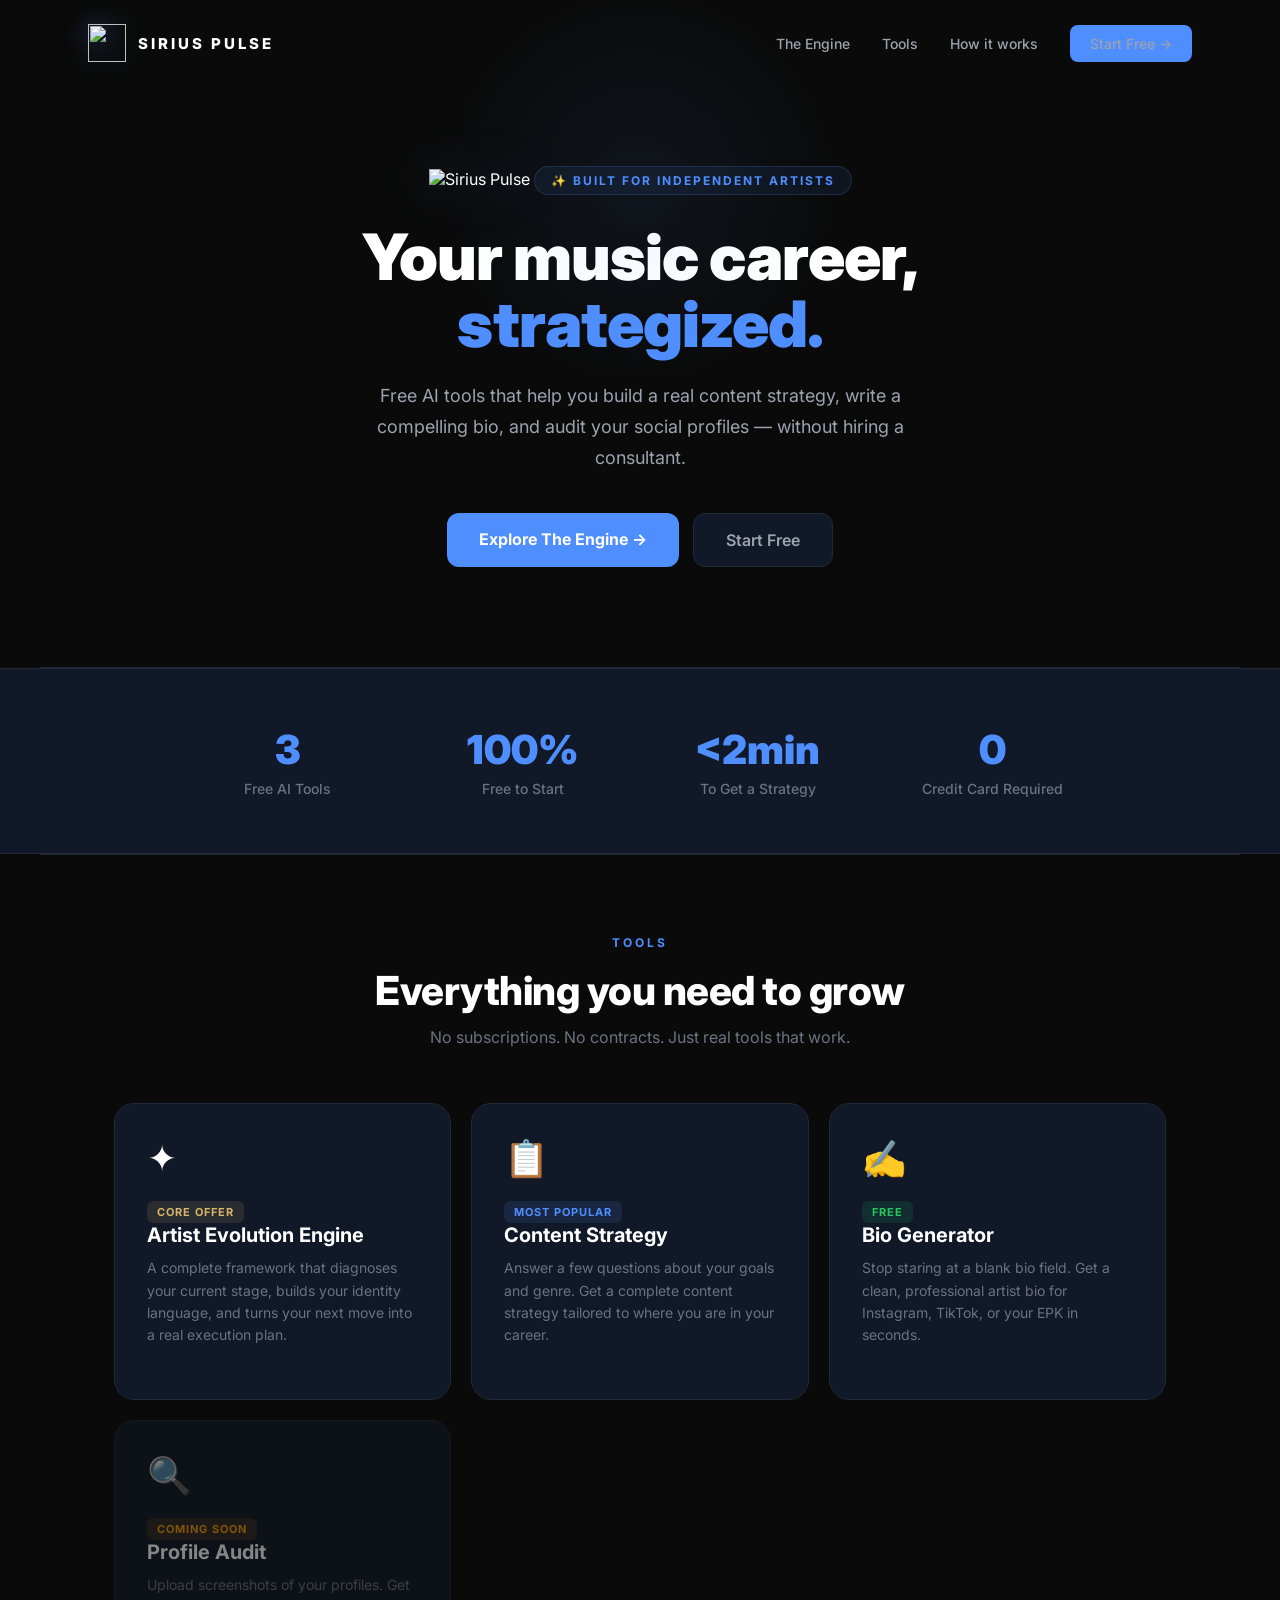
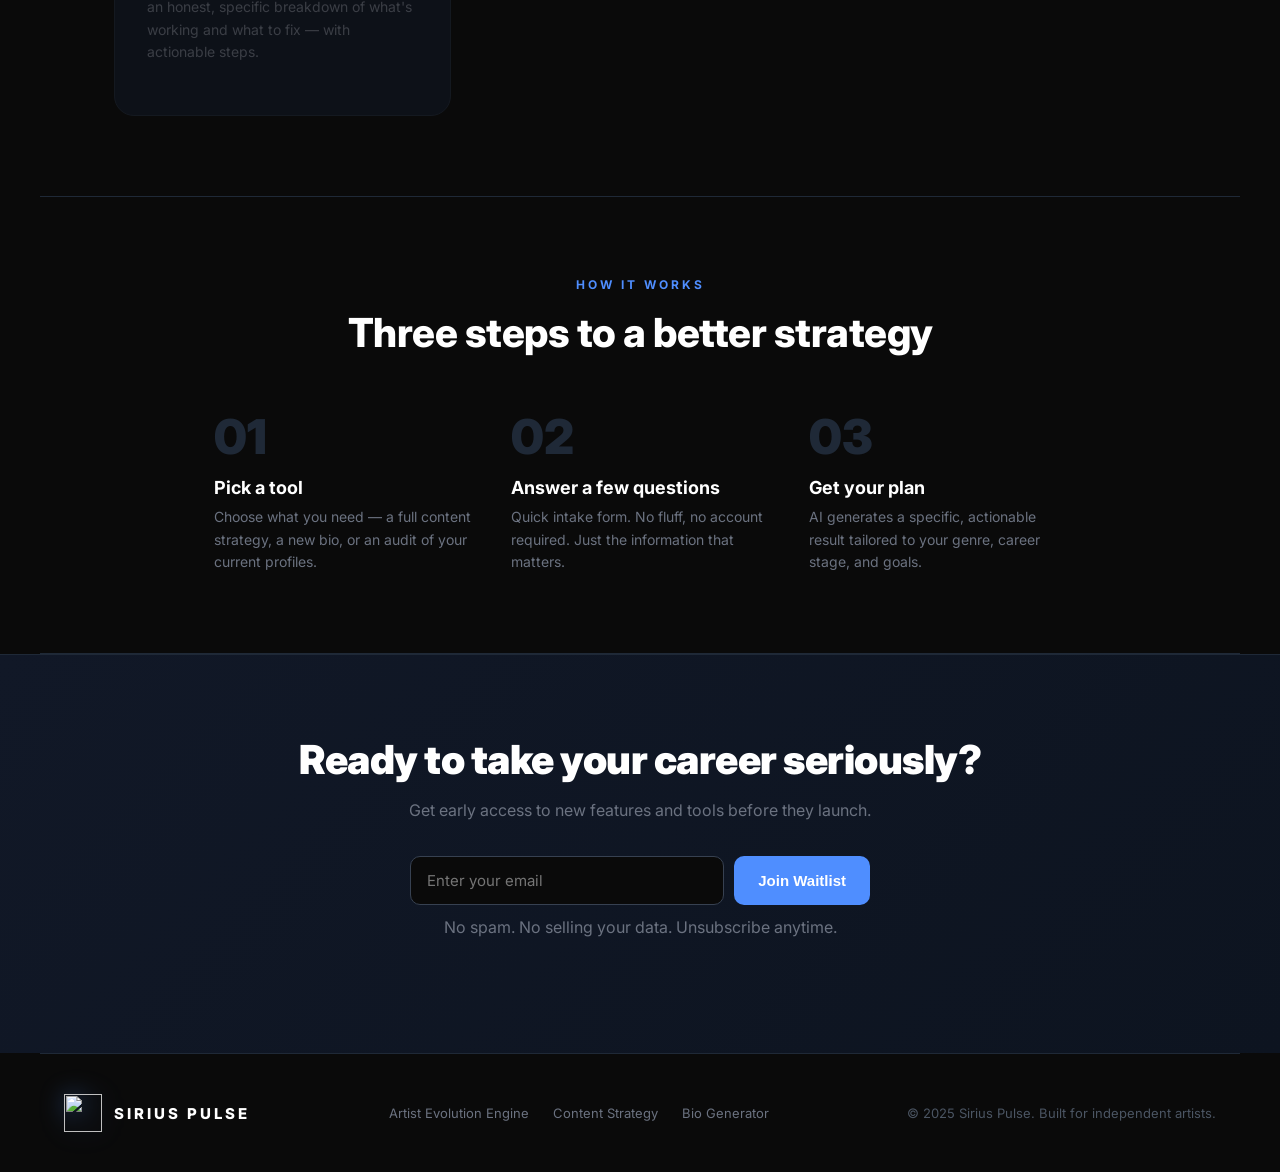
==== commit 47612871: "Add Artist Evolution Engine page" ====
--- a/frontend/index.html
+++ b/frontend/index.html
@@ -150,6 +150,7 @@
     .tag-free { background: #22C55E20; color: #22C55E; }
     .tag-popular { background: #4F8EFF20; color: #4F8EFF; }
     .tag-beta { background: #F59E0B20; color: #F59E0B; }
+    .tag-engine { background: #D7B66D20; color: #D7B66D; }
 
     /* Social proof / stats */
     .stats-section {
@@ -248,6 +249,7 @@
       <span class="logo-name">SIRIUS PULSE</span>
     </a>
     <div class="nav-links">
+      <a href="/artist-evolution-engine">The Engine</a>
       <a href="#tools">Tools</a>
       <a href="#how">How it works</a>
       <a href="/strategy" class="nav-cta">Start Free →</a>
@@ -262,8 +264,8 @@
     <h1>Your music career,<br><span class="highlight">strategized.</span></h1>
     <p>Free AI tools that help you build a real content strategy, write a compelling bio, and audit your social profiles — without hiring a consultant.</p>
     <div class="hero-actions">
-      <a href="/strategy" class="btn-primary">Build My Strategy →</a>
-      <a href="#tools" class="btn-secondary">See all tools</a>
+      <a href="/artist-evolution-engine" class="btn-primary">Explore The Engine →</a>
+      <a href="/strategy" class="btn-secondary">Start Free</a>
     </div>
   </section>
 
@@ -300,6 +302,13 @@
     <div class="section-sub">No subscriptions. No contracts. Just real tools that work.</div>
 
     <div class="tools-grid">
+      <a href="/artist-evolution-engine" class="tool-card">
+        <div class="tool-icon">✦</div>
+        <span class="tool-tag tag-engine">Core Offer</span>
+        <h3>Artist Evolution Engine</h3>
+        <p>A complete framework that diagnoses your current stage, builds your identity language, and turns your next move into a real execution plan.</p>
+      </a>
+
       <a href="/strategy" class="tool-card">
         <div class="tool-icon">📋</div>
         <span class="tool-tag tag-popular">Most Popular</span>
@@ -372,6 +381,7 @@
       <span class="logo-name">SIRIUS PULSE</span>
     </a>
     <div class="footer-links">
+      <a href="/artist-evolution-engine">Artist Evolution Engine</a>
       <a href="/strategy">Content Strategy</a>
       <a href="/bio">Bio Generator</a>
     </div>
